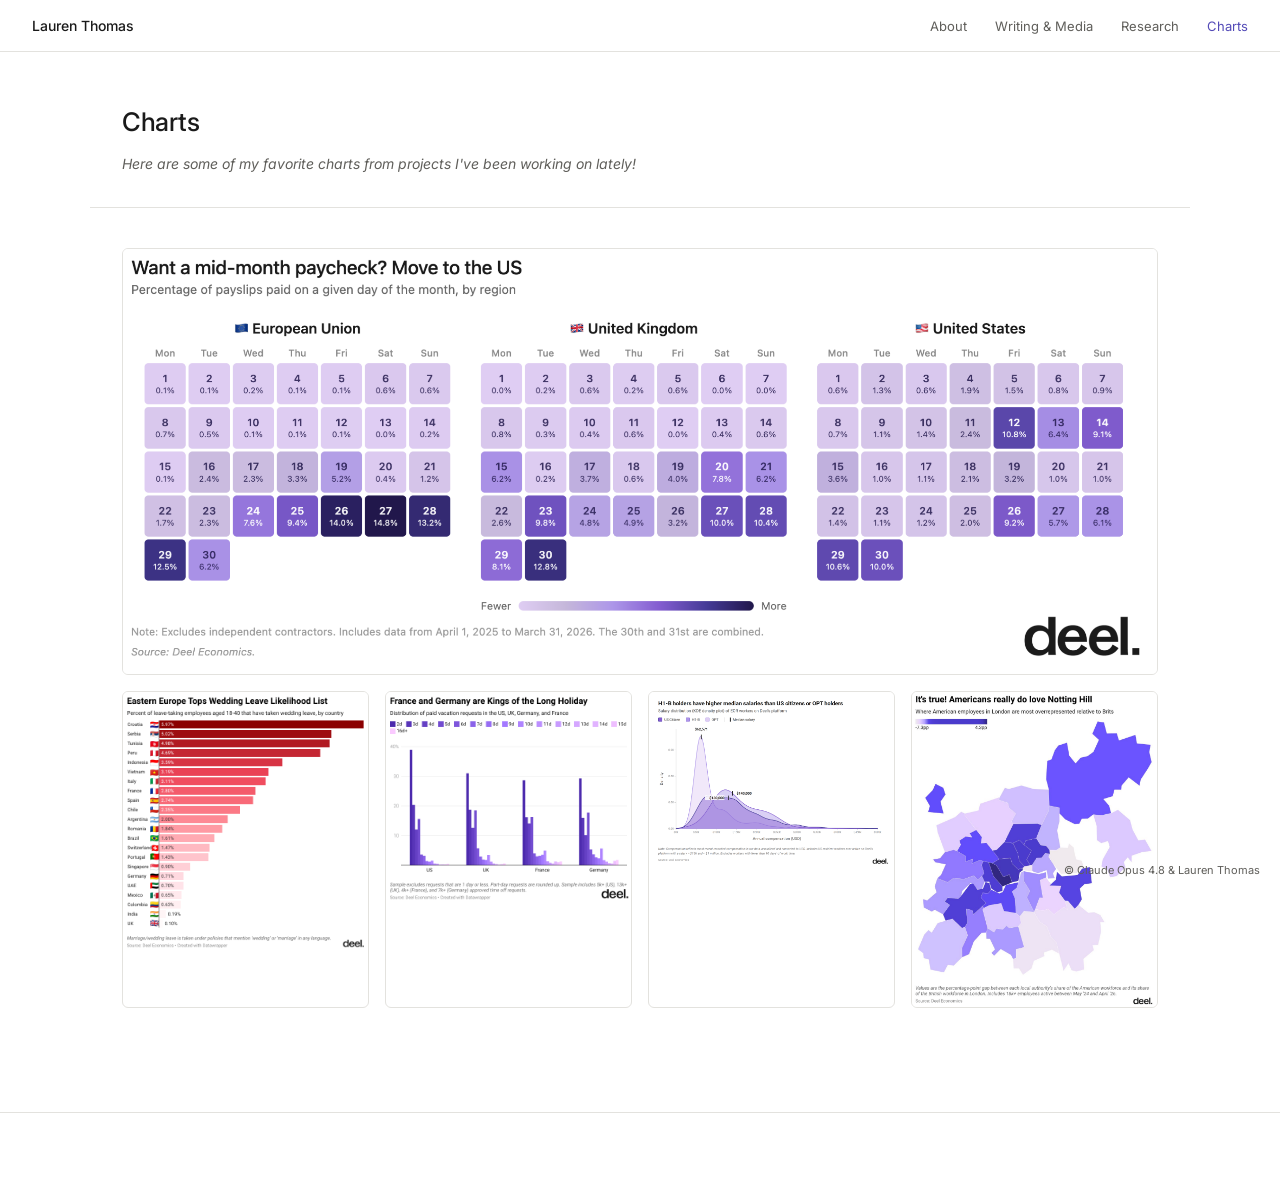
==== charts.html @ f2763265 "updated website" ====
<!DOCTYPE html>
<html lang="en">
<head>
  <meta charset="UTF-8" />
  <meta name="viewport" content="width=device-width, initial-scale=1.0" />
  <title>Charts — Lauren Thomas</title>
  <link rel="preconnect" href="https://fonts.googleapis.com" />
  <link rel="preconnect" href="https://fonts.gstatic.com" crossorigin />
  <link href="https://fonts.googleapis.com/css2?family=Inter:wght@400;500&display=swap" rel="stylesheet" />
  <link rel="stylesheet" href="style.css" />
</head>
<body>

  <nav>
    <a class="nav-name" href="index.html">Lauren Thomas</a>
    <ul class="nav-links">
      <li><a href="index.html">About</a></li>
      <li><a href="writing.html">Writing &amp; Media</a></li>
      <li><a href="research.html">Research</a></li>
      <li><a href="charts.html" class="active">Charts</a></li>
    </ul>
  </nav>

  <main>
    <div class="page-header">
      <h1>Charts</h1>
      <p class="page-subtitle">Here are some of my favorite charts from projects I've been working on lately!</p>
    </div>
    <div class="page-body">

      <!-- Wide chart: full width -->
      <div class="chart-card chart-full">
        <img src="images/chart-paycheck-calendar.jpg" alt="Want a mid-month paycheck? Move to the US — percentage of payslips paid on a given day of the month, by region" />
      </div>

      <!-- 2-column grid for the remaining four -->
      <div class="charts-grid" style="margin-top: 1rem;">

        <div class="chart-card">
          <img src="images/chart-wedding-leave.jpg" alt="Eastern Europe Tops Wedding Leave Likelihood List" />
        </div>

        <div class="chart-card">
          <img src="images/chart-long-holiday.jpg" alt="France and Germany are Kings of the Long Holiday" />
        </div>

        <div class="chart-card">
          <img src="images/chart-h1b-salary.jpg" alt="H1-B holders have higher median salaries than US citizens or OPT holders" />
        </div>

        <div class="chart-card">
          <img src="images/chart-notting-hill.png" alt="It's true! Americans really do love Notting Hill" />
        </div>

      </div>
    </div>
  </main>

  <footer></footer>

  <div class="copyright">
    © Claude Opus 4.8 &amp; Lauren Thomas
  </div>

</body>
</html>
---- style.css ----
:root {
  --purple-dark: #26215C;
  --purple-mid: #534AB7;
  --purple-light: #7F77DD;
  --purple-pale: #EEEDFE;
  --text: #1a1a1a;
  --muted: #5f5e5a;
  --border: #e3e2de;
  --bg: #ffffff;
  --bg-secondary: #f8f8f6;
}

* {
  margin: 0;
  padding: 0;
  box-sizing: border-box;
}

body {
  background: var(--bg);
  color: var(--text);
  font-family: 'Inter', -apple-system, BlinkMacSystemFont, sans-serif;
  font-size: 15px;
  line-height: 1.7;
}

a {
  color: var(--purple-mid);
  text-decoration: none;
}

a:hover {
  color: var(--purple-light);
}

/* Nav */
nav {
  position: sticky;
  top: 0;
  background: rgba(255,255,255,0.92);
  backdrop-filter: blur(8px);
  border-bottom: 1px solid var(--border);
  z-index: 100;
  padding: 0 2rem;
  display: flex;
  align-items: center;
  justify-content: space-between;
  height: 52px;
}

.nav-name {
  font-size: 14px;
  font-weight: 500;
  color: var(--text);
}

.nav-name:hover {
  color: var(--purple-mid);
}

.nav-links {
  display: flex;
  gap: 1.75rem;
  list-style: none;
}

.nav-links a {
  font-size: 13px;
  color: var(--muted);
  transition: color 0.15s;
}

.nav-links a:hover,
.nav-links a.active {
  color: var(--purple-mid);
}

/* Hero (about page) */
.hero {
  display: grid;
  grid-template-columns: 1fr 1fr;
  border-bottom: 1px solid var(--border);
  min-height: calc(100vh - 52px);
}

.hero-left {
  padding: 3rem 2.5rem 3rem 2rem;
  border-right: 1px solid var(--border);
}

.hero-left h1 {
  font-size: 2rem;
  font-weight: 500;
  letter-spacing: -0.5px;
  line-height: 1.2;
  margin-bottom: 0.5rem;
  color: var(--text);
}

.hero-left .tagline {
  font-size: 14px;
  color: var(--muted);
  margin-bottom: 1.75rem;
}

.bio p {
  font-size: 14px;
  color: #3a3a3a;
  margin-bottom: 0.9rem;
  line-height: 1.75;
}

.bio p:last-child {
  margin-bottom: 0;
}

.hero-right {
  padding: 3rem 2rem 3rem 2.5rem;
  display: flex;
  flex-direction: column;
  gap: 1.5rem;
}

.hero-photo {
  width: 100%;
  max-width: 220px;
  border-radius: 6px;
  object-fit: cover;
}

.quick-links-label {
  font-size: 11px;
  letter-spacing: 0.1em;
  text-transform: uppercase;
  color: var(--muted);
  margin-bottom: 0.75rem;
}

.quick-link-item {
  border-left: 2px solid var(--purple-light);
  padding-left: 12px;
  margin-bottom: 12px;
}

.quick-link-item a {
  font-size: 14px;
  font-weight: 500;
  color: var(--purple-mid);
}

.ql-desc {
  font-size: 12px;
  color: var(--muted);
  margin-top: 1px;
  display: block;
}

/* Page layout (inner pages) */
main {
  max-width: 1100px;
  margin: 0 auto;
}

.page-header {
  padding: 3rem 2rem 2rem;
  border-bottom: 1px solid var(--border);
}

.page-header h1 {
  font-size: 1.6rem;
  font-weight: 500;
  letter-spacing: -0.3px;
  color: var(--text);
}

.page-body {
  padding: 2.5rem 2rem;
}

/* Writing links */
.link-list {
  list-style: none;
  display: flex;
  flex-direction: column;
  gap: 1.5rem;
}

.link-list a {
  font-size: 15px;
  font-weight: 500;
}

.link-desc {
  display: block;
  font-size: 13px;
  color: var(--muted);
  margin-top: 3px;
}

/* Papers */
.paper-list {
  list-style: none;
}

.paper-list li {
  padding: 1.2rem 0;
  border-bottom: 1px solid var(--border);
}

.paper-list li:first-child {
  padding-top: 0;
}

.paper-list li:last-child {
  border-bottom: none;
}

.paper-title {
  font-size: 14px;
  font-weight: 500;
  font-style: italic;
  color: var(--purple-mid);
}

.paper-title:hover {
  color: var(--purple-light);
}

.paper-meta {
  display: block;
  font-size: 12px;
  color: var(--muted);
  margin-top: 3px;
}

/* Subsections */
.subsection {
  margin-bottom: 2.5rem;
}

.subsection:last-child {
  margin-bottom: 0;
}

.subsection-title {
  font-size: 13px;
  font-weight: 500;
  color: var(--text);
  margin-bottom: 0.25rem;
  letter-spacing: 0;
  text-transform: none;
}

.subsection-subtitle {
  font-size: 12px;
  color: var(--muted);
  margin-bottom: 1.25rem;
  font-style: italic;
}

.abstract {
  font-size: 11.5px;
  color: var(--muted);
  line-height: 1.65;
  margin-top: 0.5rem;
}

.subsection-divider {
  border: none;
  border-top: 1px solid var(--border);
  margin: 2rem 0;
}

/* Charts */
.charts-grid {
  display: grid;
  grid-template-columns: repeat(auto-fill, minmax(240px, 1fr));
  gap: 1rem;
}

.chart-card {
  border: 1px solid var(--border);
  border-radius: 6px;
  overflow: hidden;
  transition: border-color 0.15s;
}

.chart-card:hover {
  border-color: var(--purple-light);
}

.chart-card img {
  width: 100%;
  display: block;
  object-fit: cover;
}

.chart-full {
  width: 100%;
  margin-bottom: 0;
}

.chart-full img {
  object-fit: contain;
}

.page-subtitle {
  font-size: 14px;
  color: var(--muted);
  margin-top: 0.5rem;
  font-style: italic;
}

.chart-card-caption {
  padding: 0.6rem 0.75rem;
  font-size: 12px;
  color: var(--muted);
}

.chart-placeholder {
  background: var(--bg-secondary);
  border: 1px dashed var(--border);
  border-radius: 6px;
  height: 180px;
  display: flex;
  flex-direction: column;
  align-items: center;
  justify-content: center;
  gap: 8px;
  color: var(--muted);
  font-size: 12px;
}

.chart-placeholder svg {
  opacity: 0.35;
}

/* Footer */
footer {
  padding: 2rem;
  font-size: 12px;
  color: var(--muted);
  border-top: 1px solid var(--border);
  text-align: center;
  margin-top: 4rem;
}

/* Brand wordmarks */
.wordmark-stripe {
  color: #635BFF;
  font-weight: 500;
}

.wordmark-glassdoor {
  color: #00A264;
  font-weight: 500;
}

.wordmark-deel {
  color: #000000;
  font-weight: 500;
}

.quick-link-glassdoor {
  border-left-color: #00A264;
}

/* Copyright */
.copyright {
  position: fixed;
  bottom: 1.25rem;
  right: 1.25rem;
  font-size: 11px;
  color: var(--muted);
  z-index: 200;
}

/* Responsive */
@media (max-width: 700px) {
  .hero { grid-template-columns: 1fr; min-height: auto; }
  .hero-left { border-right: none; border-bottom: 1px solid var(--border); padding: 2rem 1.5rem; }
  .hero-right { padding: 1.5rem; }
  nav { padding: 0 1rem; }
  .nav-links { gap: 1rem; }
  .page-header, .page-body { padding-left: 1.5rem; padding-right: 1.5rem; }
}
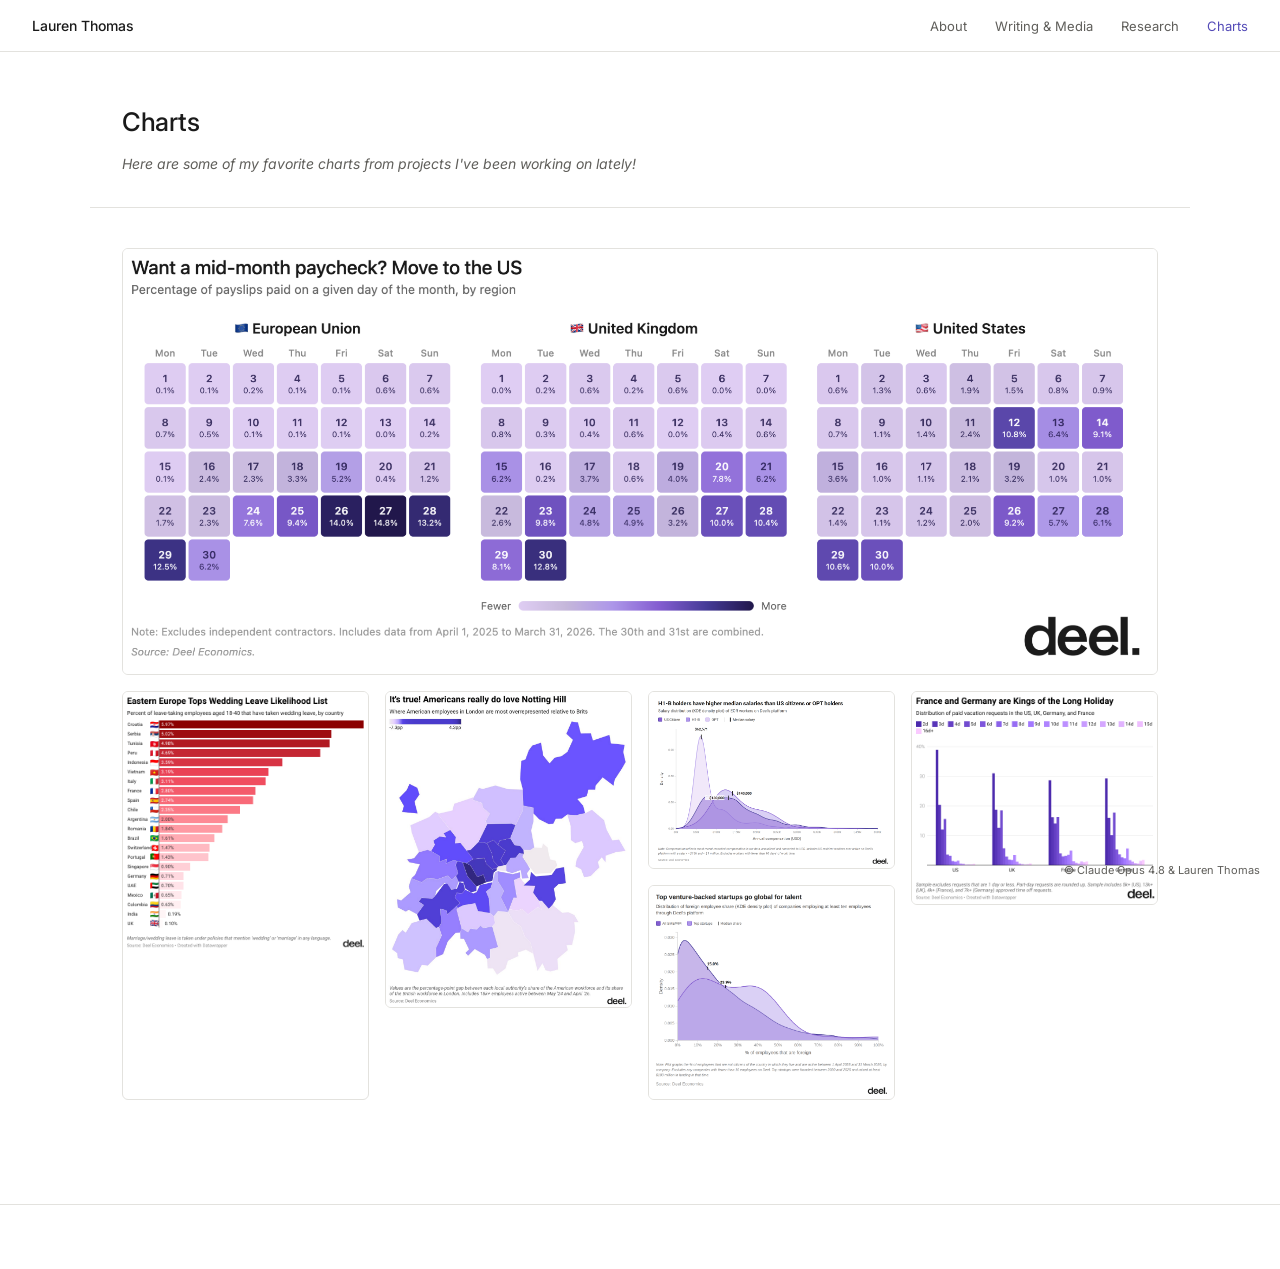
==== commit 496b7e6f: "add new charts, fix website formatting" ====
--- a/charts.html
+++ b/charts.html
@@ -40,16 +40,21 @@
           <img src="images/chart-wedding-leave.jpg" alt="Eastern Europe Tops Wedding Leave Likelihood List" />
         </div>
 
-        <div class="chart-card">
-          <img src="images/chart-long-holiday.jpg" alt="France and Germany are Kings of the Long Holiday" />
+        <div class="chart-card" style="align-self: start;">
+          <img src="images/chart-notting-hill.png" alt="It's true! Americans really do love Notting Hill" />
         </div>
 
-        <div class="chart-card">
-          <img src="images/chart-h1b-salary.jpg" alt="H1-B holders have higher median salaries than US citizens or OPT holders" />
+        <div style="display: flex; flex-direction: column; gap: 1rem;">
+          <div class="chart-card">
+            <img src="images/chart-h1b-salary.jpg" alt="H1-B holders have higher median salaries than US citizens or OPT holders" style="object-fit: contain;" />
+          </div>
+          <div class="chart-card">
+            <img src="images/chart-foreign-top-startups.jpg" alt="Foreign workers overrepresented at top startups" style="object-fit: contain;" />
+          </div>
         </div>
 
-        <div class="chart-card">
-          <img src="images/chart-notting-hill.png" alt="It's true! Americans really do love Notting Hill" />
+        <div class="chart-card" style="align-self: start;">
+          <img src="images/chart-long-holiday.jpg" alt="France and Germany are Kings of the Long Holiday" />
         </div>
 
       </div>
